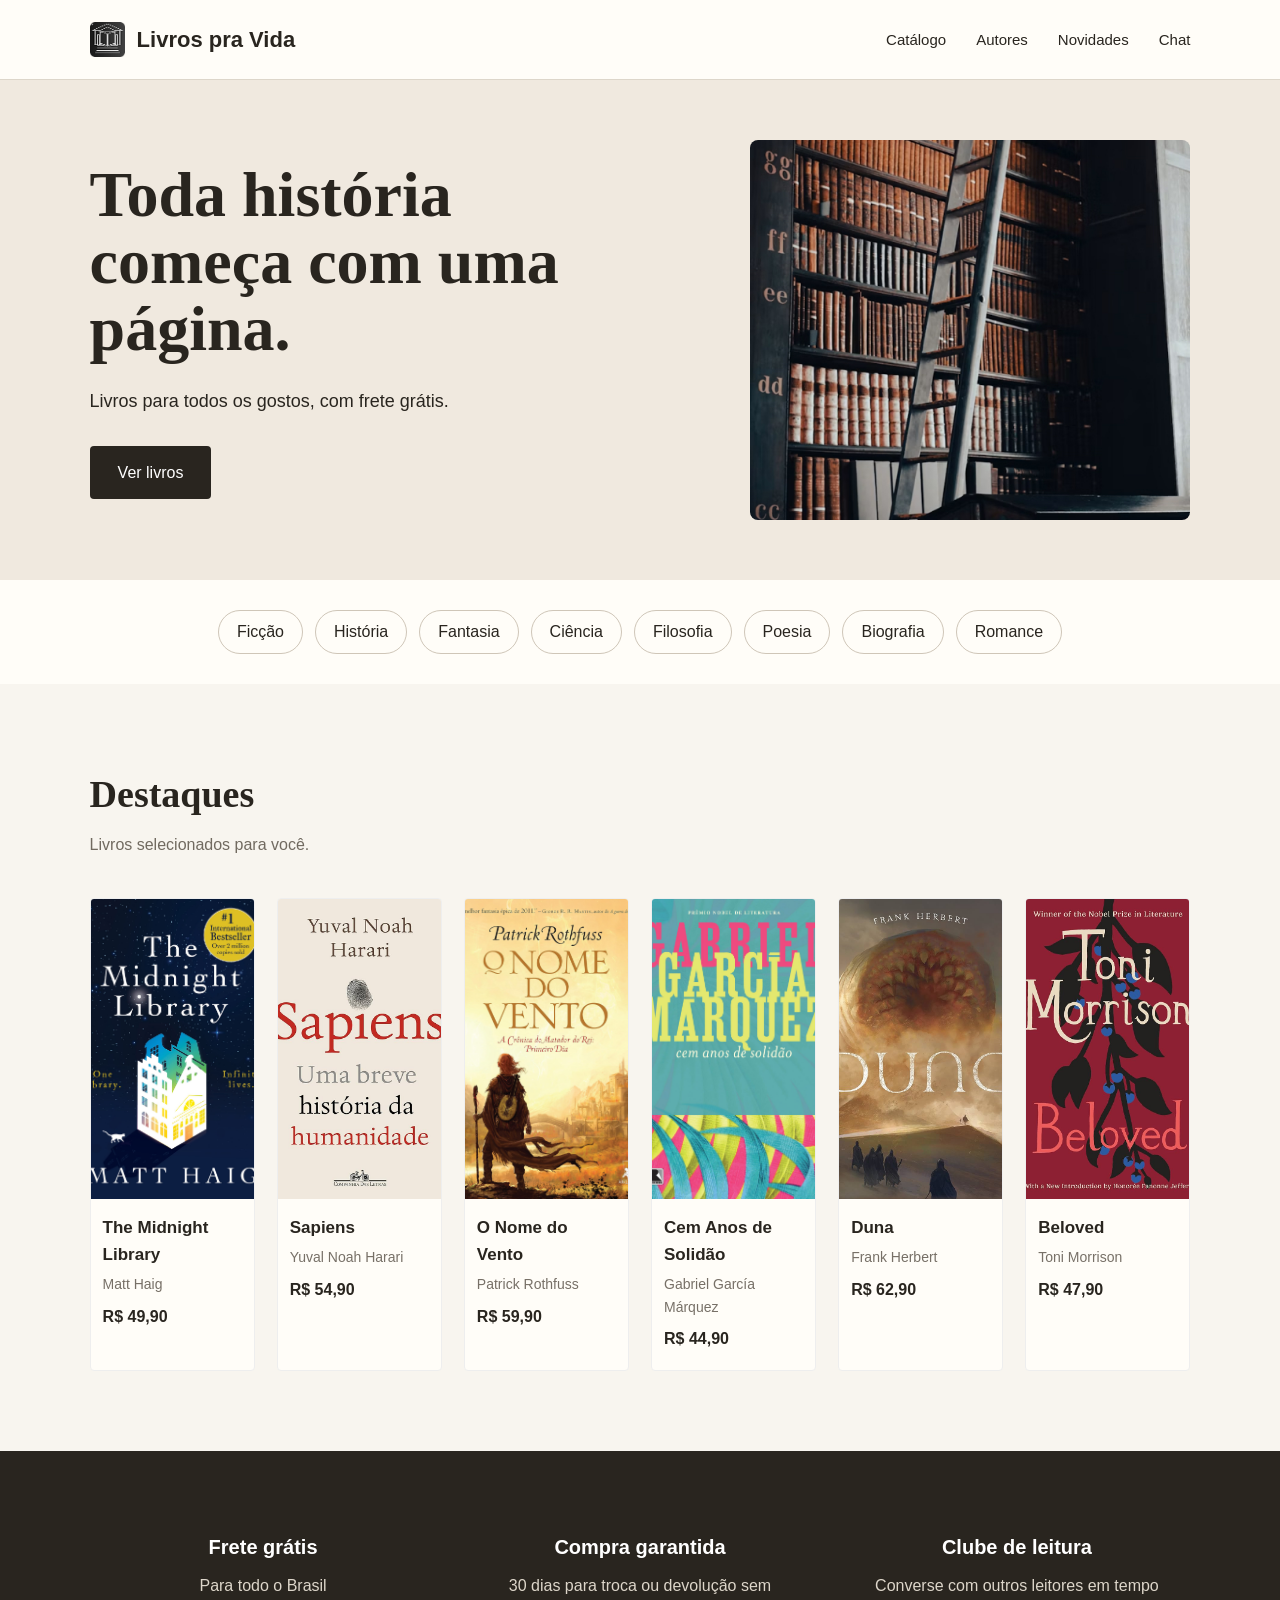
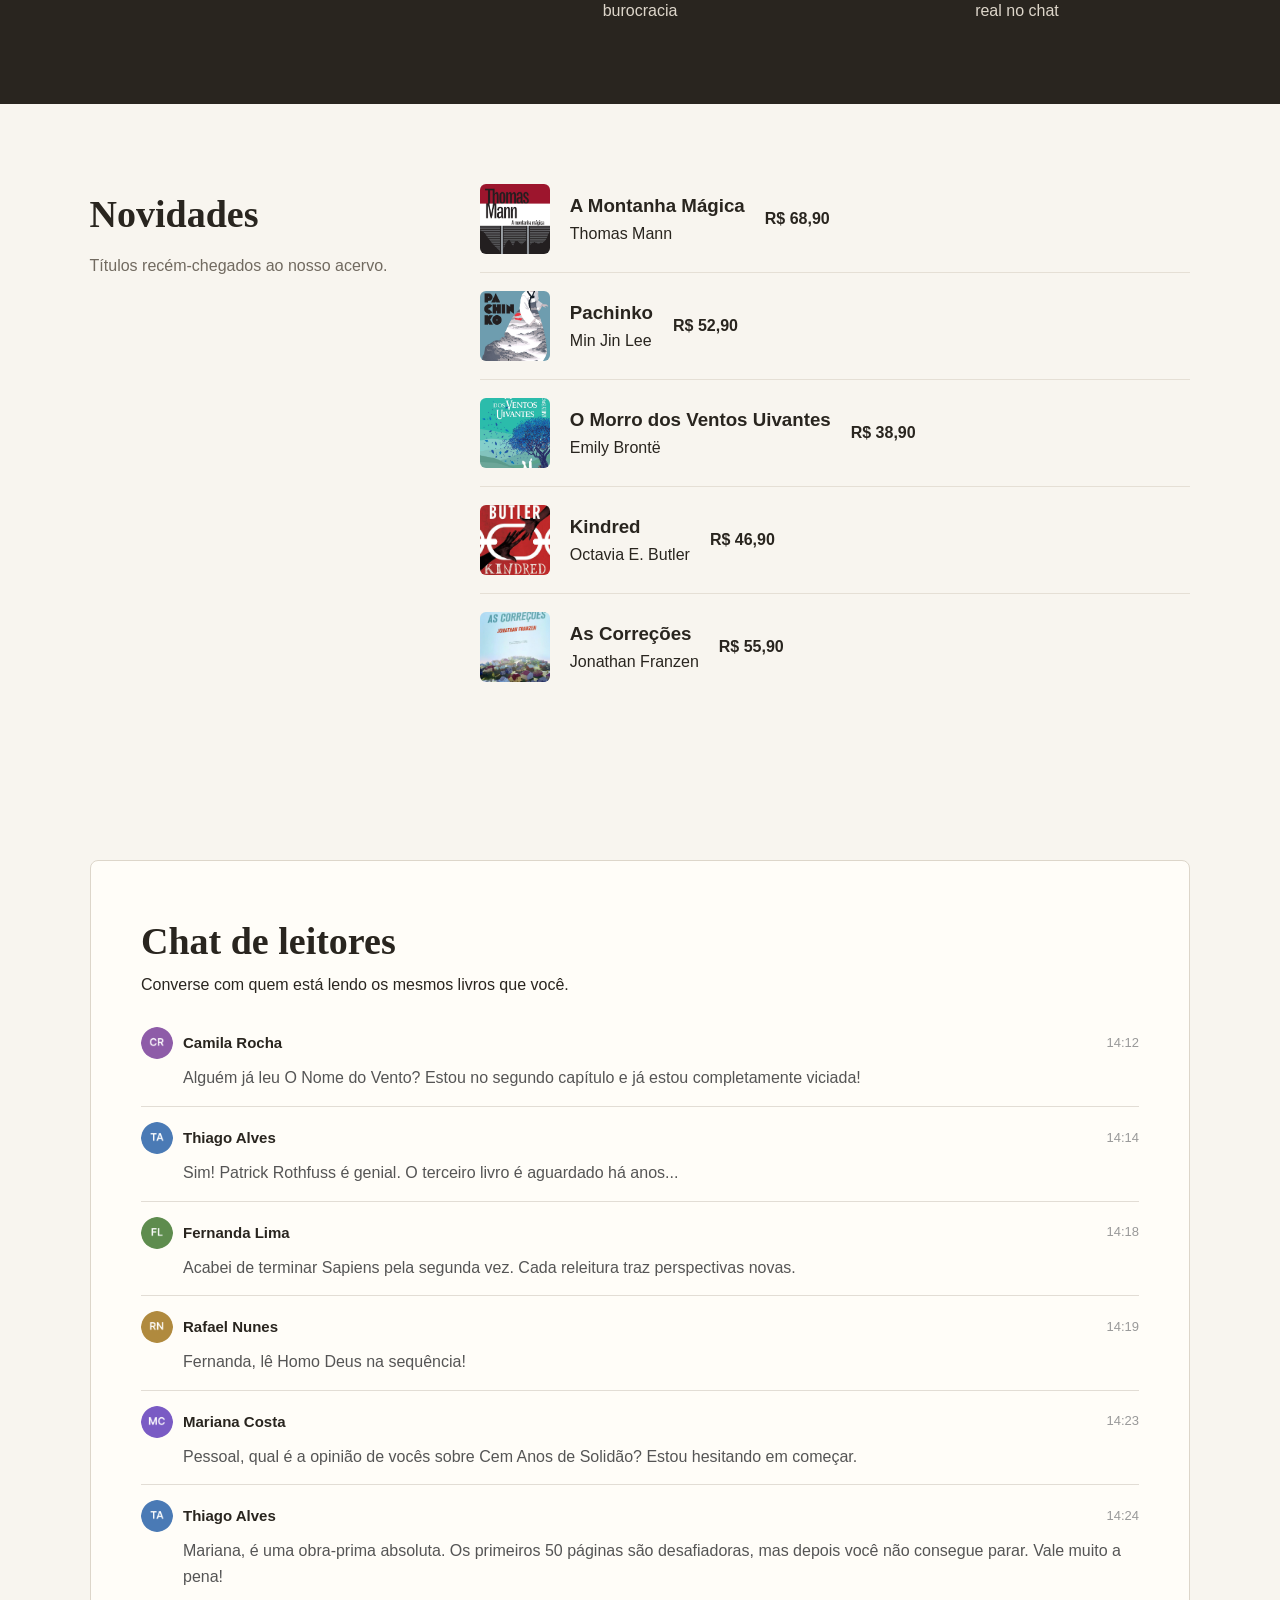
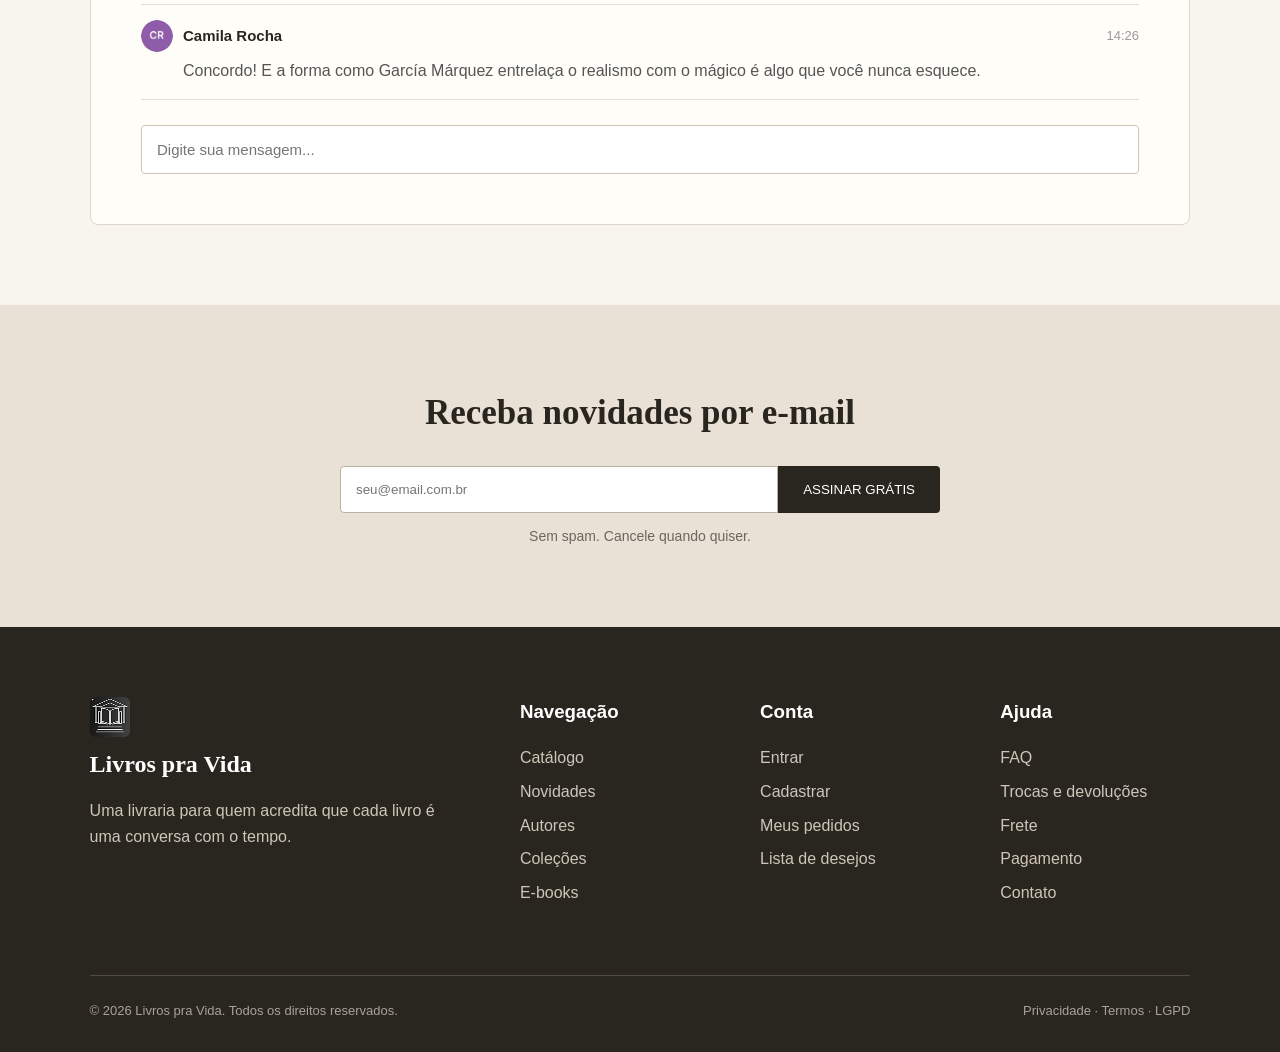
==== LPV/index.html @ aaaefe02 "Add files via upload Pagina inicial da LPV" ====
<!DOCTYPE html>
<html lang="pt-BR">

<head>
    <meta charset="UTF-8">
    <meta name="viewport" content="width=device-width, initial-scale=1.0">

    <title>Livros pra Vida</title>

    <link rel="icon" type="image/png" href="imagens/icone.png">

    <link rel="stylesheet" href="style.css">
</head>

<body>

    <!-- CABEÇALHO -->
    <header class="header">

        <div class="logo">
            <img src="imagens/icone.png" alt="Logo Livros pra Vida">
            <span>Livros pra Vida</span>
        </div>

        <nav class="menu">
            <a href="#">Catálogo</a>
            <a href="#">Autores</a>
            <a href="#">Novidades</a>
            <a href="#">Chat</a>
        </nav>

    </header>


    <!-- BANNER PRINCIPAL -->
    <main>

        <section class="hero">

            <div class="hero-content">

                <h1>
                    Toda história<br>
                    começa com uma<br>
                    página.
                </h1>

                <p>
                    Livros para todos os gostos, com frete grátis.
                </p>

                <a href="#destaques" class="button">
                    Ver livros
                </a>

            </div>


            <div class="hero-image">
                <img src="imagens/pratileira.jpg" alt="Biblioteca com estantes de livros">

            </div>

        </section>


        <!-- CATEGORIAS -->
        <section class="categories">

            <a href="#">Ficção</a>
            <a href="#">História</a>
            <a href="#">Fantasia</a>
            <a href="#">Ciência</a>
            <a href="#">Filosofia</a>
            <a href="#">Poesia</a>
            <a href="#">Biografia</a>
            <a href="#">Romance</a>

        </section>


        <!-- DESTAQUES -->
        <section class="section" id="destaques">

            <div class="section-title">

                <h2>Destaques</h2>

                <p>
                    Livros selecionados para você.
                </p>

            </div>


            <div class="books">

                <article class="book">

                    <img src="imagens/midnight-library.jpg" alt="Capa do livro The Midnight Library">

                    <h3>The Midnight Library</h3>

                    <p>Matt Haig</p>

                    <strong>R$ 49,90</strong>

                </article>


                <article class="book">

                    <img src="imagens/sapiens.jpg" alt="Capa do livro Sapiens">

                    <h3>Sapiens</h3>

                    <p>Yuval Noah Harari</p>

                    <strong>R$ 54,90</strong>

                </article>


                <article class="book">

                    <img src="imagens/nome-do-vento.jpg" alt="Capa do livro O Nome do Vento">

                    <h3>O Nome do Vento</h3>

                    <p>Patrick Rothfuss</p>

                    <strong>R$ 59,90</strong>

                </article>


                <article class="book">

                    <img src="imagens/cem-anos.jpg" alt="Capa do livro Cem Anos de Solidão">

                    <h3>Cem Anos de Solidão</h3>

                    <p>Gabriel García Márquez</p>

                    <strong>R$ 44,90</strong>

                </article>


                <article class="book">

                    <img src="imagens/duna.jpg" alt="Capa do livro Duna">

                    <h3>Duna</h3>

                    <p>Frank Herbert</p>

                    <strong>R$ 62,90</strong>

                </article>


                <article class="book">

                    <img src="imagens/beloved.jpg" alt="Capa do livro Beloved">

                    <h3>Beloved</h3>

                    <p>Toni Morrison</p>

                    <strong>R$ 47,90</strong>

                </article>

            </div>

        </section>


        <!-- BENEFÍCIOS -->
        <section class="benefits">

            <div class="benefit">

                <h3>Frete grátis</h3>

                <p>
                    Para todo o Brasil
                </p>

            </div>


            <div class="benefit">

                <h3>Compra garantida</h3>

                <p>
                    30 dias para troca ou devolução sem burocracia
                </p>

            </div>


            <div class="benefit">

                <h3>Clube de leitura</h3>

                <p>
                    Converse com outros leitores em tempo real no chat
                </p>

            </div>

        </section>


        <!-- NOVIDADES -->
        <section class="section section-novidades">

            <div class="section-title">

                <h2>Novidades</h2>

                <p>Títulos recém-chegados ao nosso acervo.</p>

            </div>

            <div class="novidades-list">

                <article class="novidade-item">

                    <img src="imagens/montanha-magica.jpg" alt="Capa do livro A Montanha Mágica">

                    <div class="book-info">

                        <h3>A Montanha Mágica</h3>

                        <p>Thomas Mann</p>

                    </div>

                    <strong>R$ 68,90</strong>

                </article>

                <article class="novidade-item">

                    <img src="imagens/pachinko.jpg" alt="Capa do livro Pachinko">

                    <div class="book-info">

                        <h3>Pachinko</h3>

                        <p>Min Jin Lee</p>

                    </div>

                    <strong>R$ 52,90</strong>

                </article>

                <article class="novidade-item">

                    <img src="imagens/morro-dos-ventos.jpg" alt="Capa do livro O Morro dos Ventos Uivantes">

                    <div class="book-info">
                        <h3>O Morro dos Ventos Uivantes</h3>

                        <p>Emily Brontë</p>

                    </div>

                    <strong>R$ 38,90</strong>

                </article>

                <article class="novidade-item">

                    <img src="imagens/kindred.jpg" alt="Capa do livro Kindred">

                    <div class="book-info">

                        <h3>Kindred</h3>

                        <p>Octavia E. Butler</p>

                    </div>

                    <strong>R$ 46,90</strong>

                </article>

                <article class="novidade-item">

                    <img src="imagens/correcoes.jpg" alt="Capa do livro As Correções">

                    <div class="book-info">

                        <h3>As Correções</h3>

                        <p>Jonathan Franzen</p>

                    </div>

                    <strong>R$ 55,90</strong>

                </article>

            </div>

        </section>

        <!-- CHAT -->
        <section class="chat">

            <div class="chat-header">

                <h2>Chat de leitores</h2>

                <p>Converse com quem está lendo os mesmos livros que você.</p>

            </div>

            <div class="messages">

                <div class="message">

                    <div class="message-user">

                        <img src="imagens/Background.png" alt="CR" class="avatar">

                        <strong>Camila Rocha</strong>

                        <span>14:12</span>

                    </div>
                    <p>Alguém já leu O Nome do Vento? Estou no segundo capítulo e já estou completamente viciada!</p>

                </div>

                <div class="message">

                    <div class="message-user">

                        <img src="imagens/Background-1.png" alt="TA" class="avatar">

                        <strong>Thiago Alves</strong>

                        <span>14:14</span>

                    </div>

                    <p>Sim! Patrick Rothfuss é genial. O terceiro livro é aguardado há anos...</p>

                </div>

                <div class="message">

                    <div class="message-user">

                        <img src="imagens/Background-2.png" alt="FL" class="avatar">

                        <strong>Fernanda Lima</strong>

                        <span>14:18</span>
                    </div>

                    <p>Acabei de terminar Sapiens pela segunda vez. Cada releitura traz perspectivas novas.</p>

                </div>

                <div class="message">

                    <div class="message-user">

                        <img src="imagens/Background-3.png" alt="RN" class="avatar">

                        <strong>Rafael Nunes</strong>

                        <span>14:19</span>

                    </div>

                    <p>Fernanda, lê Homo Deus na sequência!</p>

                </div>
                <div class="message">

                    <div class="message-user">

                        <img src="imagens/Background-4.png" alt="MC" class="avatar">

                        <strong>Mariana Costa</strong>

                        <span>14:23</span>

                    </div>

                    <p>Pessoal, qual é a opinião de vocês sobre Cem Anos de Solidão? Estou hesitando em começar.</p>

                </div>
                <div class="message">

                    <div class="message-user">

                        <img src="imagens/Background-5.png" alt="TA" class="avatar">

                        <strong>Thiago Alves</strong>

                        <span>14:24</span>

                    </div>

                    <p>Mariana, é uma obra-prima absoluta. Os primeiros 50 páginas são desafiadoras, mas depois você não
                        consegue parar. Vale muito a pena!</p>

                </div>
                <div class="message">

                    <div class="message-user">

                        <img src="imagens/Background-6.png" alt="CA" class="avatar">

                        <strong>Camila Rocha</strong>

                        <span>14:26</span>

                    </div>

                    <p>Concordo! E a forma como García Márquez entrelaça o realismo com o mágico é algo que você nunca
                        esquece.</p>

                </div>

            </div>

            <input type="text" class="chat-input" placeholder="Digite sua mensagem...">

        </section>


        <!-- NEWSLETTER -->
        <section class="newsletter">

            <h2>Receba novidades por e-mail</h2>

            <form>

                <input type="email" placeholder="seu@email.com.br">

                <button type="submit">
                    ASSINAR GRÁTIS
                </button>

            </form>

            <p>
                Sem spam. Cancele quando quiser.
            </p>

        </section>

    </main>


    <!-- RODAPÉ -->
    <footer class="footer">

        <div class="footer-brand">

            <img src="imagens/icone.png" alt="Logo Livros pra Vida" class="footer-icon">

            <h2>Livros pra Vida</h2>

            <p>
                Uma livraria para quem acredita que cada
                livro é uma conversa com o tempo.
            </p>

        </div>


        <div class="footer-column">

            <h3>Navegação</h3>

            <a href="#">Catálogo</a>
            <a href="#">Novidades</a>
            <a href="#">Autores</a>
            <a href="#">Coleções</a>
            <a href="#">E-books</a>

        </div>


        <div class="footer-column">

            <h3>Conta</h3>

            <a href="#">Entrar</a>
            <a href="#">Cadastrar</a>
            <a href="#">Meus pedidos</a>
            <a href="#">Lista de desejos</a>

        </div>


        <div class="footer-column">

            <h3>Ajuda</h3>

            <a href="#">FAQ</a>
            <a href="#">Trocas e devoluções</a>
            <a href="#">Frete</a>
            <a href="#">Pagamento</a>
            <a href="#">Contato</a>

        </div>


        <div class="footer-bottom">

            <p>
                © 2026 Livros pra Vida. Todos os direitos reservados.
            </p>

            <p>
                Privacidade · Termos · LGPD
            </p>

        </div>

    </footer>

</body>

</html>
---- LPV/style.css ----
/* REMOVE MARGENS PADRÃO DO NAVEGADOR */
* {
    margin: 0;
    padding: 0;
    box-sizing: border-box;
}

/* CONFIGURAÇÕES GERAIS */
body {
    font-family: Arial, Helvetica, sans-serif;
    background-color: #f8f5ef;
    color: #29251f;
    line-height: 1.6;
}

/* CABEÇALHO */
.header {
    height: 80px;
    display: flex;
    align-items: center;
    justify-content: space-between;
    padding: 0 7%;
    background-color: #fffdf8;
    border-bottom: 1px solid #ddd6ca;
}

/* LOGO */
.logo {
    display: flex;
    align-items: center;
    gap: 12px;
    font-size: 22px;
    font-weight: bold;
}

.logo img {
    width: 35px;
    height: 35px;
    object-fit: contain;
}

/* MENU */
.menu {
    display: flex;
    gap: 30px;
}

/* LINKS DO MENU */
.menu a {
    text-decoration: none;
    color: #29251f;
    font-size: 15px;
    transition: color 0.2s ease;
}

/* EFEITO AO PASSAR O MOUSE */
.menu a:hover {
    color: #9b633c;
}

/* BANNER (HERO) */
.hero {
    min-height: 480px;
    display: flex;
    align-items: center;
    justify-content: space-between;
    padding: 60px 7%;
    background-color: #f0e9df;
    gap: 40px;
}

.hero-content {
    max-width: 600px;
}

.hero h1 {
    font-family: Georgia, serif;
    font-size: 64px;
    line-height: 1.05;
    margin-bottom: 25px;
}

.hero p {
    font-size: 18px;
    margin-bottom: 30px;
}

.hero-image {
    width: 40%;
    max-width: 450px;
}

.hero-image img {
    width: 100%;
    height: 380px;
    object-fit: cover;
    border-radius: 8px;
    display: block;
}

/* BOTÃO */
.button {
    display: inline-block;
    padding: 14px 28px;
    background-color: #29251f;
    color: white;
    text-decoration: none;
    border-radius: 4px;
    transition: background-color 0.2s ease;
}

.button:hover {
    background-color: #9b633c;
}

/* CATEGORIAS */
.categories {
    display: flex;
    justify-content: center;
    flex-wrap: wrap;
    gap: 12px;
    padding: 30px 7%;
    background-color: #fffdf8;
}

.categories a {
    text-decoration: none;
    color: #29251f;
    border: 1px solid #cfc6b8;
    padding: 8px 18px;
    border-radius: 30px;
    transition: all 0.2s ease;
}

.categories a:hover {
    border-color: #9b633c;
    color: #9b633c;
}

/* SEÇÕES */
.section {
    padding: 80px 7%;
}

.section-title {
    margin-bottom: 40px;
}

.section-title h2 {
    font-family: Georgia, serif;
    font-size: 38px;
    margin-bottom: 8px;
}

.section-title p {
    color: #716a60;
}

/* GRADE DE LIVROS (DESTAQUES) */
.books {
    display: grid;
    grid-template-columns: repeat(6, 1fr);
    gap: 22px;
}

.book {
    background-color: #fffdf8;
    padding-bottom: 18px;
    border-radius: 4px;
    overflow: hidden;
    border: 1px solid #eee;
}

.book img {
    width: 100%;
    height: 300px;
    object-fit: cover;
    display: block;
    margin-bottom: 15px;
}

.book h3 {
    font-size: 17px;
    padding: 0 12px;
    margin-bottom: 5px;
}

.book p {
    padding: 0 12px;
    color: #777067;
    font-size: 14px;
    margin-bottom: 8px;
}

.book strong {
    padding: 0 12px;
    font-size: 16px;
    display: block;
}

/* ESTILO EXCLUSIVO DAS NOVIDADES (LAYOUT LADO A LADO DA IMAGEM) */
.section-novidades {
    display: flex;
    justify-content: space-between;
    align-items: flex-start;
    gap: 60px;
}

.section-novidades .section-title {
    width: 30%;
    margin-bottom: 0;
}

.novidades-list {
    flex: 1;
    display: flex;
    flex-direction: column;
}

.novidade-item {
    display: flex;
    align-items: center;
    gap: 20px;
    padding: 18px 0;
    border-bottom: 1px solid #e5dfd5;
    background: transparent;
}

.novidade-item:first-child {
    padding-top: 0;
}

.novidade-item:last-child {
    border-bottom: none;
}

.novidade-item img {
    width: 70px;
    height: 70px;
    object-fit: cover;
    border-radius: 6px;
    margin-bottom: 0;
}

.novidade-info {
    flex: 1;
}

.novidade-info h3 {
    font-size: 16px;
    font-weight: bold;
    color: #29251f;
    padding: 0;
    margin-bottom: 4px;
}

.novidade-info p {
    font-size: 14px;
    color: #c09d75;
    padding: 0;
    margin-bottom: 0;
}

.novidade-item strong {
    font-size: 16px;
    color: #29251f;
    padding: 0;
    white-space: nowrap;
}

/* BENEFÍCIOS */
.benefits {
    display: grid;
    grid-template-columns: repeat(3, 1fr);
    gap: 30px;
    padding: 60px 7%;
    background-color: #29251f;
    color: white;
}

.benefit {
    text-align: center;
    padding: 20px;
}

.benefit h3 {
    margin-bottom: 10px;
    font-size: 20px;
}

.benefit p {
    color: #ddd6ca;
}

/* CHAT */
.chat {
    max-width: 1100px;
    margin: 80px auto;
    padding: 50px;
    background-color: #fffdf8;
    border: 1px solid #ddd6ca;
    border-radius: 8px;
}

.chat-header {
    margin-bottom: 30px;
}

.chat-header h2 {
    font-family: Georgia, serif;
    font-size: 38px;
}

.messages {
    display: flex;
    flex-direction: column;
    gap: 15px;
    margin-bottom: 25px;
}

.message {
    border-bottom: 1px solid #e2ddd5;
    padding-bottom: 15px;
}

/* Alinhamento do ícone, nome e horário na mesma linha */
.message-user {
    display: flex;
    align-items: center;
    gap: 10px;
    margin-bottom: 6px;
}

/* Tamanho e formato do ícone */
.avatar {
    width: 32px;
    height: 32px;
    border-radius: 50%;
    object-fit: cover;
}

.message-user strong {
    font-size: 15px;
    color: #29251f;
}

.message-user span {
    color: #999;
    font-size: 13px;
    margin-left: auto;
}

.message p {
    color: #555;
    margin-top: 2px;
    padding-left: 42px;
}

.chat-input {
    width: 100%;
    padding: 15px;
    border: 1px solid #cfc6b8;
    border-radius: 4px;
    font-size: 15px;
    outline: none;
}

.chat-input:focus {
    border-color: #9b633c;
}

/* NEWSLETTER */
.newsletter {
    text-align: center;
    padding: 80px 7%;
    background-color: #e9e1d5;
}

.newsletter h2 {
    font-family: Georgia, serif;
    font-size: 35px;
    margin-bottom: 25px;
}

.newsletter form {
    display: flex;
    justify-content: center;
    max-width: 600px;
    margin: 0 auto 12px;
}

.newsletter input {
    flex: 1;
    padding: 15px;
    border: 1px solid #bbb1a2;
    border-radius: 4px 0 0 4px;
    outline: none;
}

.newsletter button {
    padding: 15px 25px;
    border: none;
    background-color: #29251f;
    color: white;
    cursor: pointer;
    border-radius: 0 4px 4px 0;
    transition: background-color 0.2s ease;
}

.newsletter button:hover {
    background-color: #9b633c;
}

.newsletter p {
    color: #6d665d;
    font-size: 14px;
}

/* RODAPÉ */
.footer {
    background-color: #29251f;
    color: white;
    padding: 70px 7% 30px;
    display: grid;
    grid-template-columns: 2fr 1fr 1fr 1fr;
    gap: 50px;
}

.footer-brand h2 {
    font-family: Georgia, serif;
    margin-bottom: 15px;
}

.footer-brand p {
    color: #cfc6b8;
    max-width: 350px;
}

.footer-column {
    display: flex;
    flex-direction: column;
    gap: 8px;
}

.footer-column h3 {
    margin-bottom: 10px;
}

.footer-column a {
    color: #cfc6b8;
    text-decoration: none;
    transition: color 0.2s ease;
}

.footer-column a:hover {
    color: white;
}

.footer-bottom {
    grid-column: 1 / -1;
    border-top: 1px solid #514b44;
    padding-top: 25px;
    margin-top: 20px;
    display: flex;
    justify-content: space-between;
    color: #aaa39a;
    font-size: 13px;

    .footer-logo {
        display: flex;
        align-items: center;
        gap: 10px;
        margin-bottom: 12px;
    }


    .footer-icon {
        width: 32px;
        height: 32px;
        object-fit: contain;
    }

}

/* RESPONSIVIDADE PARA TABLET */
@media (max-width: 1000px) {
    .books {
        grid-template-columns: repeat(3, 1fr);
    }

    .hero h1 {
        font-size: 50px;
    }
}

/* RESPONSIVIDADE PARA CELULAR */
@media (max-width: 650px) {
    .header {
        height: auto;
        padding: 20px;
        flex-direction: column;
        gap: 15px;
    }

    .menu {
        gap: 15px;
        flex-wrap: wrap;
        justify-content: center;
    }

    .hero {
        flex-direction: column;
        padding: 40px 25px;
        text-align: center;
    }

    .hero-image {
        width: 100%;
    }

    .hero h1 {
        font-size: 42px;
    }

    .categories {
        padding: 25px;
    }

    .section {
        padding: 50px 25px;
    }

    .books {
        grid-template-columns: repeat(2, 1fr);
    }

    .book img {
        height: 220px;
    }

    .section-novidades {
        flex-direction: column;
        gap: 30px;
    }

    .section-novidades .section-title {
        width: 100%;
    }

    .benefits {
        grid-template-columns: 1fr;
        padding: 40px 25px;
    }

    .chat {
        margin: 40px 15px;
        padding: 25px 15px;
    }

    .newsletter form {
        flex-direction: column;
        gap: 10px;
    }

    .newsletter input {
        border-radius: 4px;
    }

    .newsletter button {
        width: 100%;
        border-radius: 4px;
    }

    .footer {
        grid-template-columns: 1fr 1fr;
        padding: 50px 25px 25px;
    }

    .footer-brand {
        grid-column: 1 / -1;
    }

    .footer-bottom {
        flex-direction: column;
        gap: 10px;
    }

}
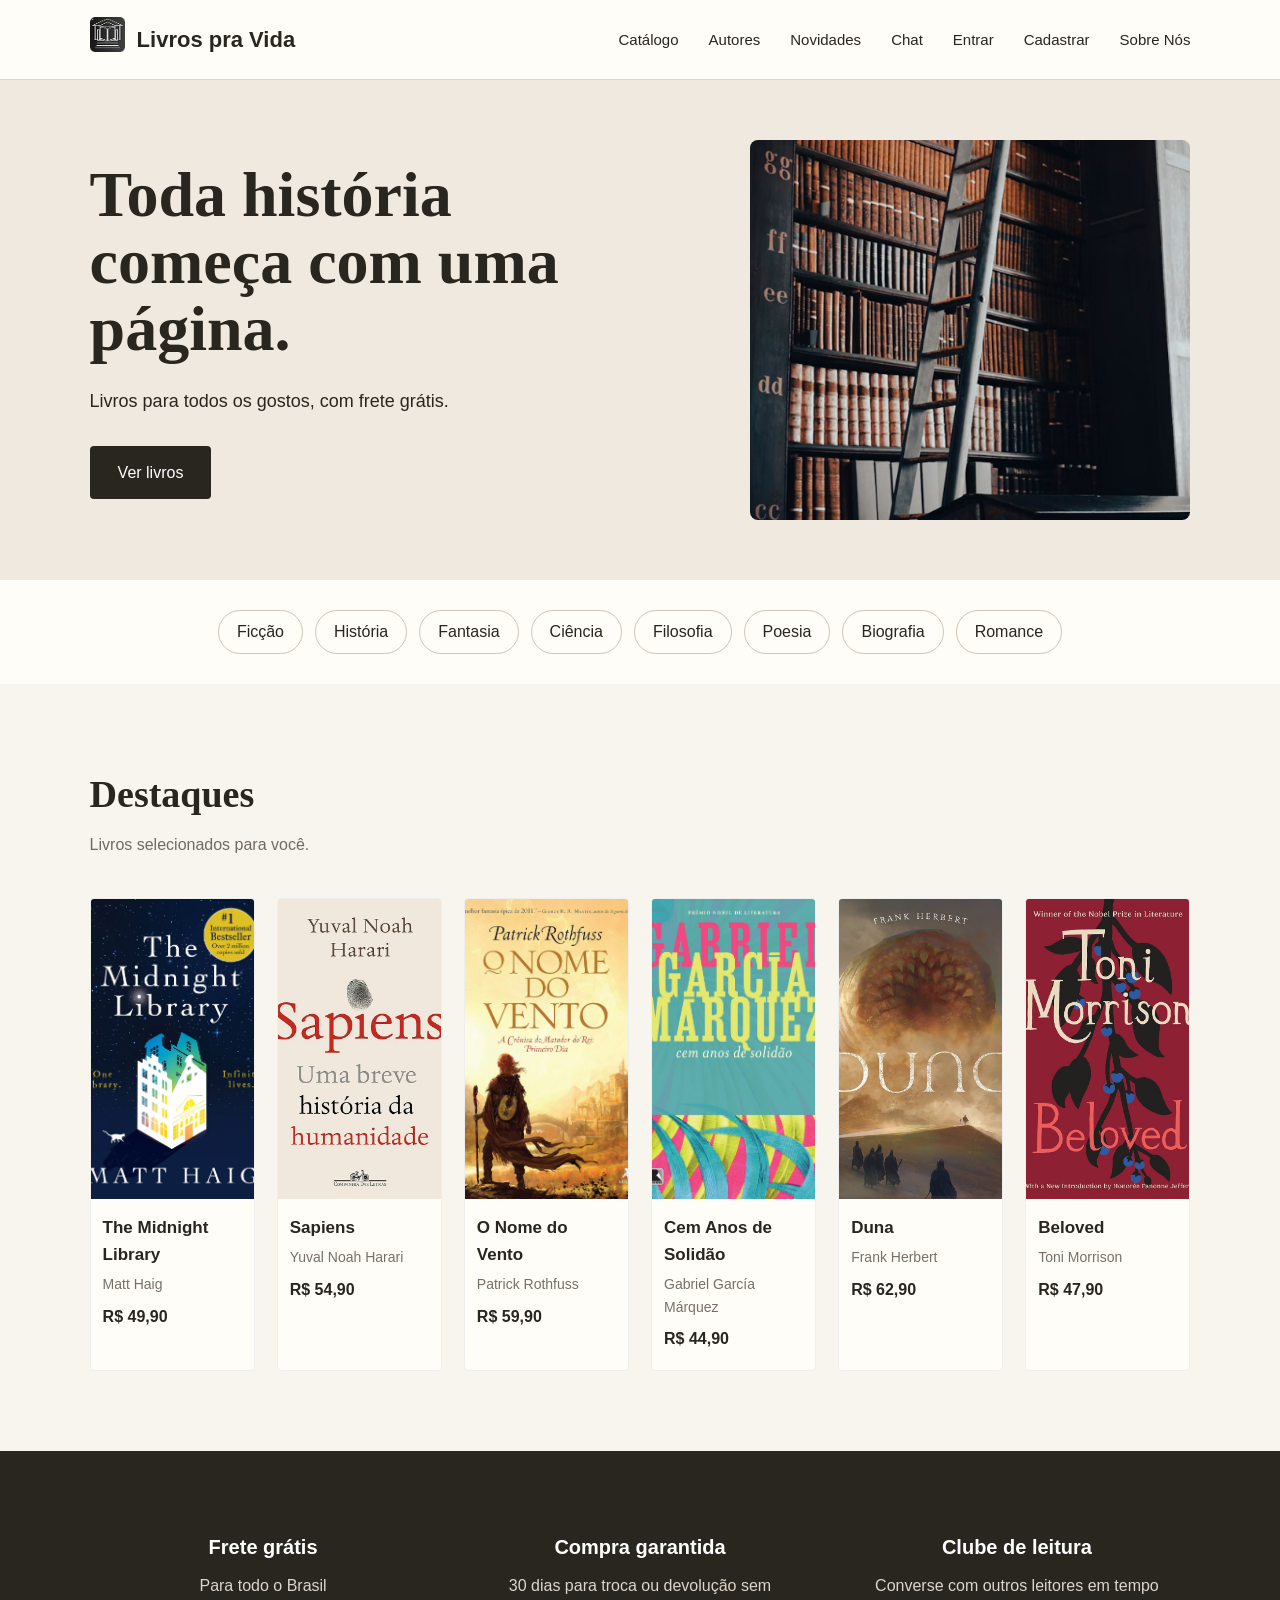
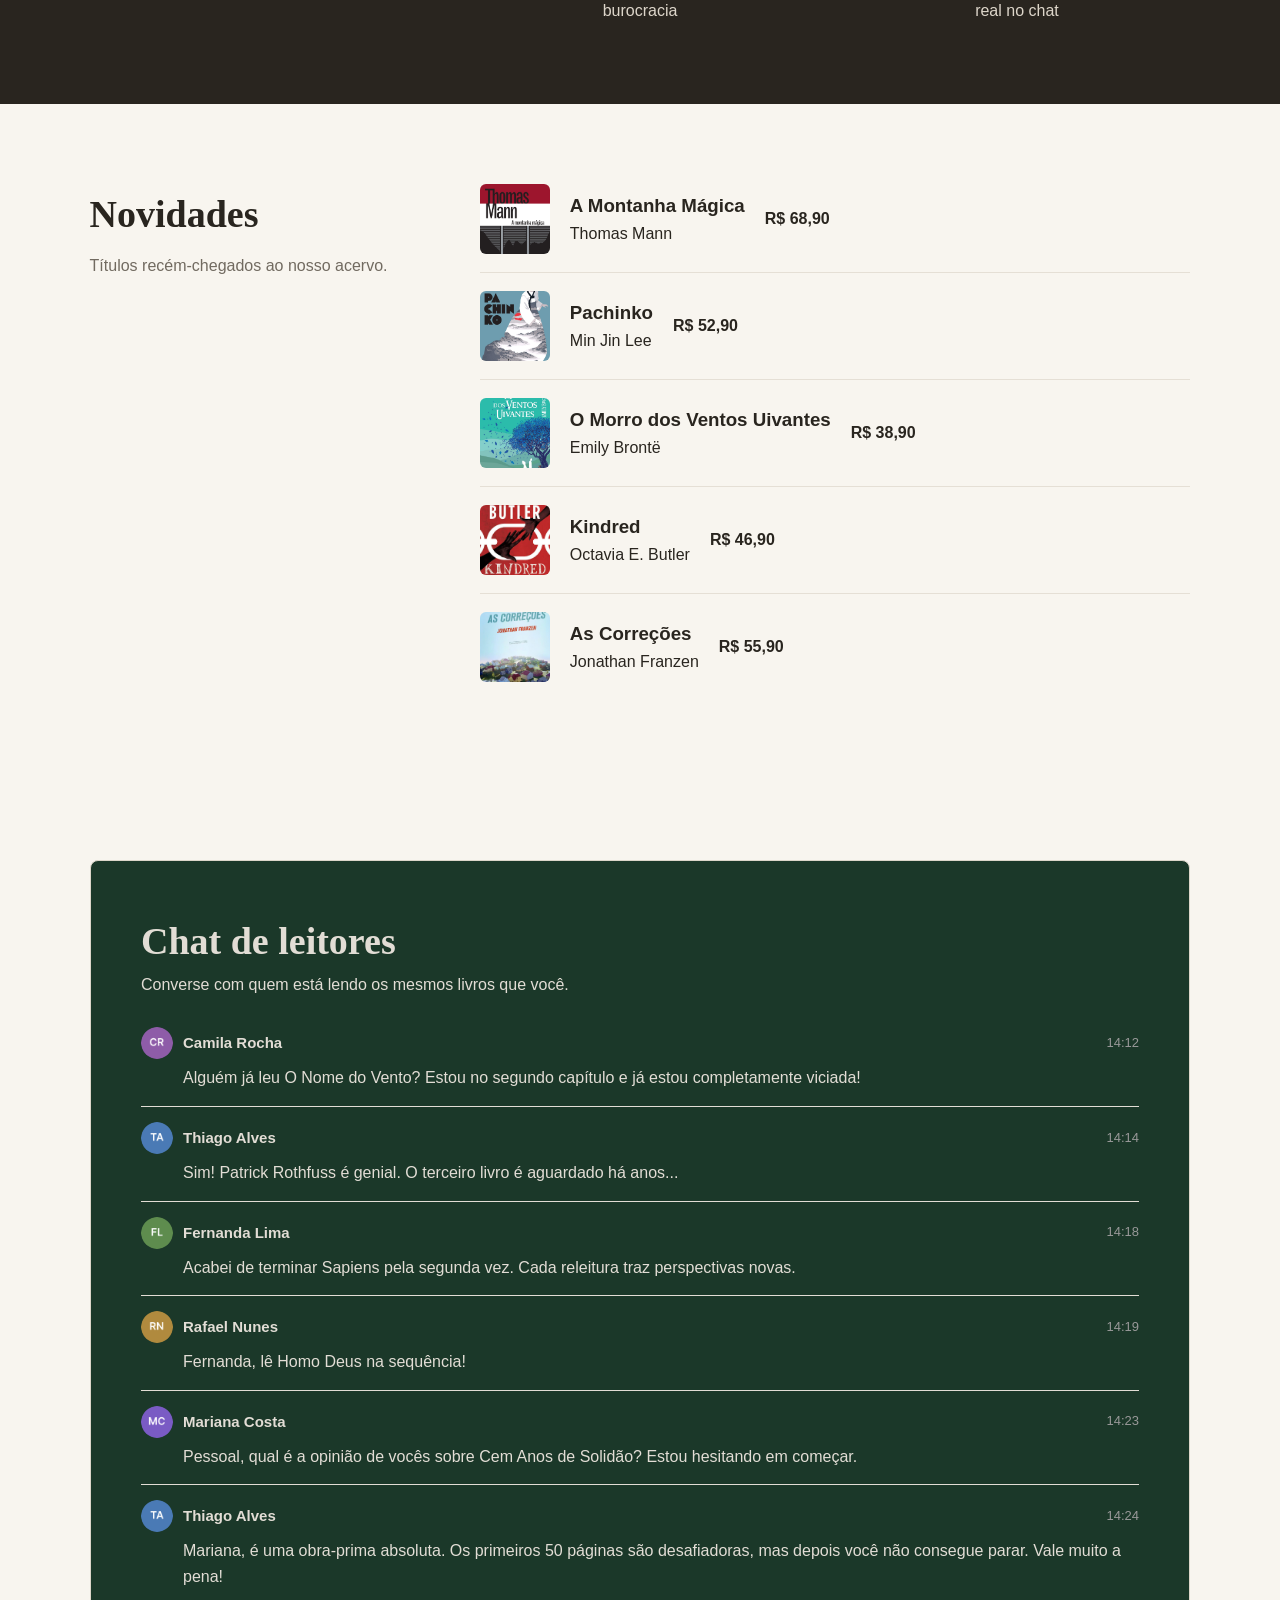
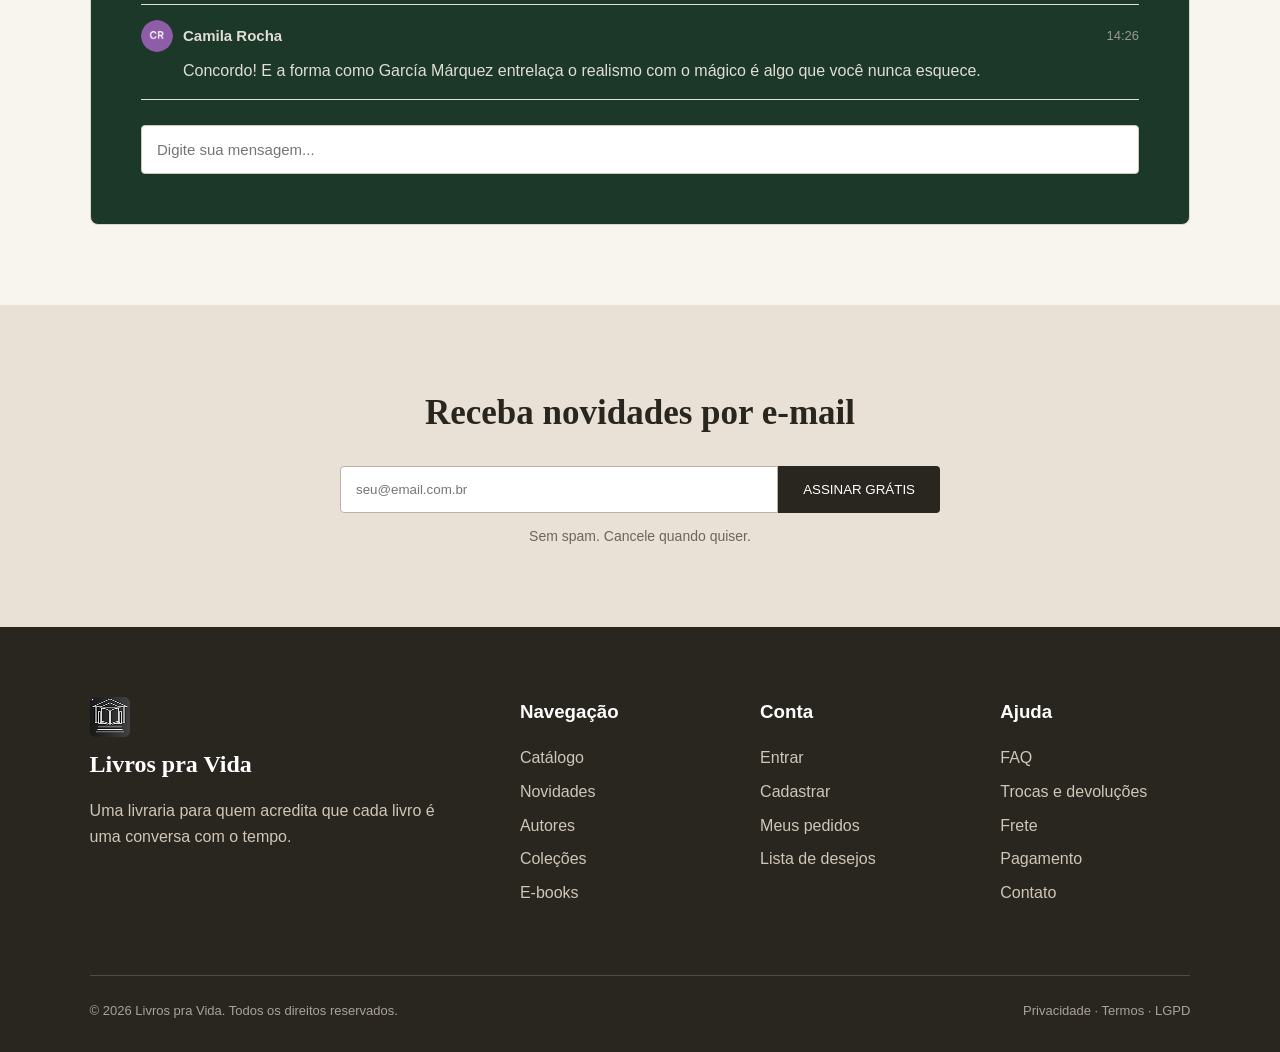
==== commit 02c156e9: "Add files via upload" ====
--- a/LPV/index.html
+++ b/LPV/index.html
@@ -8,27 +8,59 @@
     <title>Livros pra Vida</title>
 
     <link rel="icon" type="image/png" href="imagens/icone.png">
-
-    <link rel="stylesheet" href="style.css">
+    <link rel="stylesheet" href="css/StyleHome.css">
 </head>
 
 <body>
+
+
+    <!-- POPUP LOGADO -->
+    <div id="popup" class="popup-fundo">
+        <div class="popup">
+            <p id="mensagemPopup"></p>
+            <button onclick="fecharPopup()" class="popup button">OK</button>
+        </div>
+    </div>
+
+
+    <script>
+        const mensagem = sessionStorage.getItem("mensagem");
+
+        if (mensagem) {
+            document.getElementById("mensagemPopup").textContent = mensagem;
+            document.getElementById("popup").style.display = "flex";
+
+            sessionStorage.removeItem("mensagem");
+        }
+
+        function fecharPopup() {
+            document.getElementById("popup").style.display = "none";
+        }
+    </script>
+
+
+
 
     <!-- CABEÇALHO -->
     <header class="header">
 
         <div class="logo">
-            <img src="imagens/icone.png" alt="Logo Livros pra Vida">
+            <a href="index.html">
+                <img src="imagens/icone.png">
+            </a>
             <span>Livros pra Vida</span>
         </div>
 
         <nav class="menu">
-            <a href="#">Catálogo</a>
+            <a href="#categories">Catálogo</a>
             <a href="#">Autores</a>
-            <a href="#">Novidades</a>
-            <a href="#">Chat</a>
+            <a href="#novidades">Novidades</a>
+            <a href="#chat">Chat</a>
+            <a href="src/Login.html" class="login-button" id="entrar">Entrar</a>
+            <a href="src/Cadastro.html" class="signup-button" id="cadastrar">Cadastrar</a>
+            <a href="index.html" id="sair" onclick="sair()">Sair</a>
+            <a href="src/SobreNos.html">Sobre Nós</a>
         </nav>
-
     </header>
 
 
@@ -36,9 +68,7 @@
     <main>
 
         <section class="hero">
-
             <div class="hero-content">
-
                 <h1>
                     Toda história<br>
                     começa com uma<br>
@@ -52,7 +82,6 @@
                 <a href="#destaques" class="button">
                     Ver livros
                 </a>
-
             </div>
 
 
@@ -60,12 +89,11 @@
                 <img src="imagens/pratileira.jpg" alt="Biblioteca com estantes de livros">
 
             </div>
-
         </section>
 
 
         <!-- CATEGORIAS -->
-        <section class="categories">
+        <section class="categories" id="categories">
 
             <a href="#">Ficção</a>
             <a href="#">História</a>
@@ -81,7 +109,6 @@
 
         <!-- DESTAQUES -->
         <section class="section" id="destaques">
-
             <div class="section-title">
 
                 <h2>Destaques</h2>
@@ -89,12 +116,10 @@
                 <p>
                     Livros selecionados para você.
                 </p>
-
             </div>
 
 
             <div class="books">
-
                 <article class="book">
 
                     <img src="imagens/midnight-library.jpg" alt="Capa do livro The Midnight Library">
@@ -104,12 +129,10 @@
                     <p>Matt Haig</p>
 
                     <strong>R$ 49,90</strong>
-
                 </article>
 
 
                 <article class="book">
-
                     <img src="imagens/sapiens.jpg" alt="Capa do livro Sapiens">
 
                     <h3>Sapiens</h3>
@@ -117,12 +140,10 @@
                     <p>Yuval Noah Harari</p>
 
                     <strong>R$ 54,90</strong>
-
                 </article>
 
 
                 <article class="book">
-
                     <img src="imagens/nome-do-vento.jpg" alt="Capa do livro O Nome do Vento">
 
                     <h3>O Nome do Vento</h3>
@@ -130,12 +151,10 @@
                     <p>Patrick Rothfuss</p>
 
                     <strong>R$ 59,90</strong>
-
                 </article>
 
 
                 <article class="book">
-
                     <img src="imagens/cem-anos.jpg" alt="Capa do livro Cem Anos de Solidão">
 
                     <h3>Cem Anos de Solidão</h3>
@@ -143,12 +162,10 @@
                     <p>Gabriel García Márquez</p>
 
                     <strong>R$ 44,90</strong>
-
                 </article>
 
 
                 <article class="book">
-
                     <img src="imagens/duna.jpg" alt="Capa do livro Duna">
 
                     <h3>Duna</h3>
@@ -156,12 +173,10 @@
                     <p>Frank Herbert</p>
 
                     <strong>R$ 62,90</strong>
-
                 </article>
 
 
                 <article class="book">
-
                     <img src="imagens/beloved.jpg" alt="Capa do livro Beloved">
 
                     <h3>Beloved</h3>
@@ -171,14 +186,12 @@
                     <strong>R$ 47,90</strong>
 
                 </article>
-
-            </div>
-
+            </div>
         </section>
 
 
         <!-- BENEFÍCIOS -->
-        <section class="benefits">
+        <section class="benefits" id="benefits">
 
             <div class="benefit">
 
@@ -190,7 +203,6 @@
 
             </div>
 
-
             <div class="benefit">
 
                 <h3>Compra garantida</h3>
@@ -201,7 +213,6 @@
 
             </div>
 
-
             <div class="benefit">
 
                 <h3>Clube de leitura</h3>
@@ -211,13 +222,11 @@
                 </p>
 
             </div>
-
         </section>
 
 
         <!-- NOVIDADES -->
-        <section class="section section-novidades">
-
+        <section class="section section-novidades" id="novidades">
             <div class="section-title">
 
                 <h2>Novidades</h2>
@@ -306,14 +315,12 @@
                     <strong>R$ 55,90</strong>
 
                 </article>
-
-            </div>
-
-        </section>
+            </div>
+        </section>
+
 
         <!-- CHAT -->
-        <section class="chat">
-
+        <section class="chat" id="chat">
             <div class="chat-header">
 
                 <h2>Chat de leitores</h2>
@@ -330,7 +337,7 @@
 
                         <img src="imagens/Background.png" alt="CR" class="avatar">
 
-                        <strong>Camila Rocha</strong>
+                        <strong style="color: #e2ddd5">Camila Rocha</strong>
 
                         <span>14:12</span>
 
@@ -345,7 +352,7 @@
 
                         <img src="imagens/Background-1.png" alt="TA" class="avatar">
 
-                        <strong>Thiago Alves</strong>
+                        <strong style="color: #e2ddd5">Thiago Alves</strong>
 
                         <span>14:14</span>
 
@@ -361,7 +368,7 @@
 
                         <img src="imagens/Background-2.png" alt="FL" class="avatar">
 
-                        <strong>Fernanda Lima</strong>
+                        <strong style="color: #e2ddd5">Fernanda Lima</strong>
 
                         <span>14:18</span>
                     </div>
@@ -376,7 +383,7 @@
 
                         <img src="imagens/Background-3.png" alt="RN" class="avatar">
 
-                        <strong>Rafael Nunes</strong>
+                        <strong style="color: #e2ddd5">Rafael Nunes</strong>
 
                         <span>14:19</span>
 
@@ -391,7 +398,7 @@
 
                         <img src="imagens/Background-4.png" alt="MC" class="avatar">
 
-                        <strong>Mariana Costa</strong>
+                        <strong style="color: #e2ddd5">Mariana Costa</strong>
 
                         <span>14:23</span>
 
@@ -406,7 +413,7 @@
 
                         <img src="imagens/Background-5.png" alt="TA" class="avatar">
 
-                        <strong>Thiago Alves</strong>
+                        <strong style="color: #e2ddd5">Thiago Alves</strong>
 
                         <span>14:24</span>
 
@@ -422,7 +429,7 @@
 
                         <img src="imagens/Background-6.png" alt="CA" class="avatar">
 
-                        <strong>Camila Rocha</strong>
+                        <strong style="color: #e2ddd5">Camila Rocha</strong>
 
                         <span>14:26</span>
 
@@ -441,7 +448,7 @@
 
 
         <!-- NEWSLETTER -->
-        <section class="newsletter">
+        <section class="newsletter" id="newsletter">
 
             <h2>Receba novidades por e-mail</h2>
 
@@ -466,9 +473,7 @@
 
     <!-- RODAPÉ -->
     <footer class="footer">
-
         <div class="footer-brand">
-
             <img src="imagens/icone.png" alt="Logo Livros pra Vida" class="footer-icon">
 
             <h2>Livros pra Vida</h2>
@@ -479,7 +484,6 @@
             </p>
 
         </div>
-
 
         <div class="footer-column">
 
@@ -493,7 +497,6 @@
 
         </div>
 
-
         <div class="footer-column">
 
             <h3>Conta</h3>
@@ -504,7 +507,6 @@
             <a href="#">Lista de desejos</a>
 
         </div>
-
 
         <div class="footer-column">
 
@@ -518,7 +520,6 @@
 
         </div>
 
-
         <div class="footer-bottom">
 
             <p>
@@ -530,9 +531,24 @@
             </p>
 
         </div>
-
     </footer>
 
+    <!-- TIRAR BOTÕES DE ENTRAR E CADASTRAR SE JA ESTIVER LOGADO -->
+    <script>
+        if (localStorage.getItem("logado") === "true") {
+            document.getElementById("entrar").style.display = "none";
+            document.getElementById("cadastrar").style.display = "none";
+            document.getElementById("sair").style.display = "inline-block";
+        } else {
+            document.getElementById("sair").style.display = "none";
+
+        }
+
+        function sair() {
+            localStorage.removeItem("logado");
+            window.location.href = "index.html";
+        }
+    </script>
 </body>
 
 </html>
--- a/LPV/css/StyleHome.css
+++ b/LPV/css/StyleHome.css
@@ -0,0 +1,661 @@
+* {
+    margin: 0;
+    padding: 0;
+    box-sizing: border-box;
+}
+
+
+
+body {
+    font-family: Arial, Helvetica, sans-serif;
+    background-color: #f8f5ef;
+    color: #29251f;
+    line-height: 1.6;
+}
+
+
+
+/* CABEÇALHO */
+.header {
+    height: 80px;
+    display: flex;
+    align-items: center;
+    justify-content: space-between;
+    padding: 0 7%;
+    background-color: #fffdf8;
+    border-bottom: 1px solid #ddd6ca;
+}
+
+
+
+/* LOGO */
+.logo {
+    display: flex;
+    align-items: center;
+    gap: 12px;
+    font-size: 22px;
+    font-weight: bold;
+}
+
+.logo img {
+    width: 35px;
+    height: 35px;
+    object-fit: contain;
+}
+
+/* MENU */
+.menu {
+    display: flex;
+    gap: 30px;
+}
+
+.menu a {
+    text-decoration: none;
+    color: #29251f;
+    font-size: 15px;
+    transition: color 0.2s ease;
+}
+
+
+/* HOVER  */
+.menu a:hover {
+    color: #9b633c;
+}
+
+
+
+/* BANNER */
+.hero {
+    min-height: 480px;
+    display: flex;
+    align-items: center;
+    justify-content: space-between;
+    padding: 60px 7%;
+    background-color: #f0e9df;
+    gap: 40px;
+}
+
+.hero-content {
+    max-width: 600px;
+}
+
+.hero h1 {
+    font-family: Georgia, serif;
+    font-size: 64px;
+    line-height: 1.05;
+    margin-bottom: 25px;
+}
+
+.hero p {
+    font-size: 18px;
+    margin-bottom: 30px;
+}
+
+.hero-image {
+    width: 40%;
+    max-width: 450px;
+}
+
+.hero-image img {
+    width: 100%;
+    height: 380px;
+    object-fit: cover;
+    border-radius: 8px;
+    display: block;
+}
+
+
+
+/* BOTÕES */
+.button {
+    display: inline-block;
+    padding: 14px 28px;
+    background-color: #29251f;
+    color: white;
+    text-decoration: none;
+    border-radius: 4px;
+    transition: background-color 0.2s ease;
+}
+
+.button:hover {
+    background-color: #9b633c;
+}
+
+
+
+/* CATEGORIAS */
+.categories {
+    display: flex;
+    justify-content: center;
+    flex-wrap: wrap;
+    gap: 12px;
+    padding: 30px 7%;
+    background-color: #fffdf8;
+}
+
+.categories a {
+    text-decoration: none;
+    color: #29251f;
+    border: 1px solid #cfc6b8;
+    padding: 8px 18px;
+    border-radius: 30px;
+    transition: all 0.2s ease;
+}
+
+.categories a:hover {
+    border-color: #9b633c;
+    color: #9b633c;
+}
+
+/* SEÇÕES */
+.section {
+    padding: 80px 7%;
+}
+
+.section-title {
+    margin-bottom: 40px;
+}
+
+.section-title h2 {
+    font-family: Georgia, serif;
+    font-size: 38px;
+    margin-bottom: 8px;
+}
+
+.section-title p {
+    color: #716a60;
+}
+
+
+
+/* GRADE DE LIVROS (DESTAQUES) */
+.books {
+    display: grid;
+    grid-template-columns: repeat(6, 1fr);
+    gap: 22px;
+}
+
+.book {
+    background-color: #fffdf8;
+    padding-bottom: 18px;
+    border-radius: 4px;
+    overflow: hidden;
+    border: 1px solid #eee;
+}
+
+.book img {
+    width: 100%;
+    height: 300px;
+    object-fit: cover;
+    display: block;
+    margin-bottom: 15px;
+}
+
+.book h3 {
+    font-size: 17px;
+    padding: 0 12px;
+    margin-bottom: 5px;
+}
+
+.book p {
+    padding: 0 12px;
+    color: #777067;
+    font-size: 14px;
+    margin-bottom: 8px;
+}
+
+.book strong {
+    padding: 0 12px;
+    font-size: 16px;
+    display: block;
+}
+
+
+
+/* ESTILO EXCLUSIVO DAS NOVIDADES (LAYOUT LADO A LADO DA IMAGEM) */
+.section-novidades {
+    display: flex;
+    justify-content: space-between;
+    align-items: flex-start;
+    gap: 60px;
+}
+
+.section-novidades .section-title {
+    width: 30%;
+    margin-bottom: 0;
+}
+
+.novidades-list {
+    flex: 1;
+    display: flex;
+    flex-direction: column;
+}
+
+.novidade-item {
+    display: flex;
+    align-items: center;
+    gap: 20px;
+    padding: 18px 0;
+    border-bottom: 1px solid #e5dfd5;
+    background: transparent;
+}
+
+.novidade-item:first-child {
+    padding-top: 0;
+}
+
+.novidade-item:last-child {
+    border-bottom: none;
+}
+
+.novidade-item img {
+    width: 70px;
+    height: 70px;
+    object-fit: cover;
+    border-radius: 6px;
+    margin-bottom: 0;
+}
+
+.novidade-info {
+    flex: 1;
+}
+
+.novidade-info h3 {
+    font-size: 16px;
+    font-weight: bold;
+    color: #29251f;
+    padding: 0;
+    margin-bottom: 4px;
+}
+
+.novidade-info p {
+    font-size: 14px;
+    color: #c09d75;
+    padding: 0;
+    margin-bottom: 0;
+}
+
+.novidade-item strong {
+    font-size: 16px;
+    color: #29251f;
+    padding: 0;
+    white-space: nowrap;
+}
+
+
+
+/* BENEFÍCIOS */
+.benefits {
+    display: grid;
+    grid-template-columns: repeat(3, 1fr);
+    gap: 30px;
+    padding: 60px 7%;
+    background-color: #29251f;
+    color: white;
+}
+
+.benefit {
+    text-align: center;
+    padding: 20px;
+}
+
+.benefit h3 {
+    margin-bottom: 10px;
+    font-size: 20px;
+}
+
+.benefit p {
+    color: #ddd6ca;
+}
+
+
+
+/* CHAT */
+.chat {
+    max-width: 1100px;
+    margin: 80px auto;
+    padding: 50px;
+    background-color: #1B3829;
+    border: 1px solid #ddd6ca;
+    border-radius: 8px;
+}
+
+.chat-header {
+    margin-bottom: 30px;
+    color: #e2ddd5;
+}
+
+.chat-header h2 {
+    font-family: Georgia, serif;
+    font-size: 38px;
+}
+
+.messages {
+    display: flex;
+    flex-direction: column;
+    gap: 15px;
+    margin-bottom: 25px;
+}
+
+.message {
+    border-bottom: 1px solid #e2ddd5;
+    padding-bottom: 15px;
+}
+
+
+/* Alinhamento do ícone, nome e horário na mesma linha */
+.message-user {
+    display: flex;
+    align-items: center;
+    gap: 10px;
+    margin-bottom: 6px;
+}
+
+
+
+/* Tamanho e formato do ícone */
+.avatar {
+    width: 32px;
+    height: 32px;
+    border-radius: 50%;
+    object-fit: cover;
+}
+
+.message-user strong {
+    font-size: 15px;
+    color: #e2ddd5;
+}
+
+.message-user span {
+    color: #999;
+    font-size: 13px;
+    margin-left: auto;
+}
+
+.message p {
+    color: #e2ddd5;
+    margin-top: 2px;
+    padding-left: 42px;
+}
+
+.chat-input {
+    width: 100%;
+    padding: 15px;
+    border: 1px solid #cfc6b8;
+    border-radius: 4px;
+    font-size: 15px;
+    outline: none;
+}
+
+.chat-input:focus {
+    border-color: #9b633c;
+}
+
+
+
+/* NEWSLETTER */
+.newsletter {
+    text-align: center;
+    padding: 80px 7%;
+    background-color: #e9e1d5;
+}
+
+.newsletter h2 {
+    font-family: Georgia, serif;
+    font-size: 35px;
+    margin-bottom: 25px;
+}
+
+.newsletter form {
+    display: flex;
+    justify-content: center;
+    max-width: 600px;
+    margin: 0 auto 12px;
+}
+
+.newsletter input {
+    flex: 1;
+    padding: 15px;
+    border: 1px solid #bbb1a2;
+    border-radius: 4px 0 0 4px;
+    outline: none;
+}
+
+.newsletter button {
+    padding: 15px 25px;
+    border: none;
+    background-color: #29251f;
+    color: white;
+    cursor: pointer;
+    border-radius: 0 4px 4px 0;
+    transition: background-color 0.2s ease;
+}
+
+.newsletter button:hover {
+    background-color: #9b633c;
+}
+
+.newsletter p {
+    color: #6d665d;
+    font-size: 14px;
+}
+
+
+
+/* RODAPÉ */
+.footer {
+    background-color: #29251f;
+    color: white;
+    padding: 70px 7% 30px;
+    display: grid;
+    grid-template-columns: 2fr 1fr 1fr 1fr;
+    gap: 50px;
+}
+
+.footer-brand h2 {
+    font-family: Georgia, serif;
+    margin-bottom: 15px;
+}
+
+.footer-brand p {
+    color: #cfc6b8;
+    max-width: 350px;
+}
+
+.footer-column {
+    display: flex;
+    flex-direction: column;
+    gap: 8px;
+}
+
+.footer-column h3 {
+    margin-bottom: 10px;
+}
+
+.footer-column a {
+    color: #cfc6b8;
+    text-decoration: none;
+    transition: color 0.2s ease;
+}
+
+.footer-column a:hover {
+    color: white;
+}
+
+.footer-bottom {
+    grid-column: 1 / -1;
+    border-top: 1px solid #514b44;
+    padding-top: 25px;
+    margin-top: 20px;
+    display: flex;
+    justify-content: space-between;
+    color: #aaa39a;
+    font-size: 13px;
+
+    .footer-logo {
+        display: flex;
+        align-items: center;
+        gap: 10px;
+        margin-bottom: 12px;
+    }
+
+
+    .footer-icon {
+        width: 32px;
+        height: 32px;
+        object-fit: contain;
+    }
+
+}
+
+@media (max-width: 1000px) {
+    .books {
+        grid-template-columns: repeat(3, 1fr);
+    }
+
+    .hero h1 {
+        font-size: 50px;
+    }
+}
+
+@media (max-width: 650px) {
+    .header {
+        height: auto;
+        padding: 20px;
+        flex-direction: column;
+        gap: 15px;
+    }
+
+    .menu {
+        gap: 15px;
+        flex-wrap: wrap;
+        justify-content: center;
+    }
+
+    .hero {
+        flex-direction: column;
+        padding: 40px 25px;
+        text-align: center;
+    }
+
+    .hero-image {
+        width: 100%;
+    }
+
+    .hero h1 {
+        font-size: 42px;
+    }
+
+    .categories {
+        padding: 25px;
+    }
+
+    .section {
+        padding: 50px 25px;
+    }
+
+    .books {
+        grid-template-columns: repeat(2, 1fr);
+    }
+
+    .book img {
+        height: 220px;
+    }
+
+    .section-novidades {
+        flex-direction: column;
+        gap: 30px;
+    }
+
+    .section-novidades .section-title {
+        width: 100%;
+    }
+
+    .benefits {
+        grid-template-columns: 1fr;
+        padding: 40px 25px;
+    }
+
+    .chat {
+        margin: 40px 15px;
+        padding: 25px 15px;
+    }
+
+    .newsletter form {
+        flex-direction: column;
+        gap: 10px;
+    }
+
+    .newsletter input {
+        border-radius: 4px;
+    }
+
+    .newsletter button {
+        width: 100%;
+        border-radius: 4px;
+    }
+
+    .footer {
+        grid-template-columns: 1fr 1fr;
+        padding: 50px 25px 25px;
+    }
+
+    .footer-brand {
+        grid-column: 1 / -1;
+    }
+
+    .footer-bottom {
+        flex-direction: column;
+        gap: 10px;
+    }
+
+}
+
+
+/* ALERTA */
+.popup-fundo {
+    display: none;
+    position: fixed;
+    inset: 0;
+
+    background: rgba(0, 0, 0, 0.5);
+
+    justify-content: center;
+    align-items: center;
+
+    z-index: 9999;
+}
+
+.popup {
+    background: white;
+    padding: 30px;
+    border-radius: 10px;
+    text-align: center;
+}
+
+.popup button {
+    margin-top: 20px;
+    padding: 10px 30px;
+
+    border: none;
+    border-radius: 8px;
+
+    background-color: #333;
+    color: white;
+
+    font-size: 15px;
+    font-weight: bold;
+
+    cursor: pointer;
+
+    transition: 0.2s;
+}
+
+.popup button:hover {
+    background-color: #555;
+    transform: translateY(-2px);
+}
+
+.popup button:active {
+    transform: translateY(0);
+}
